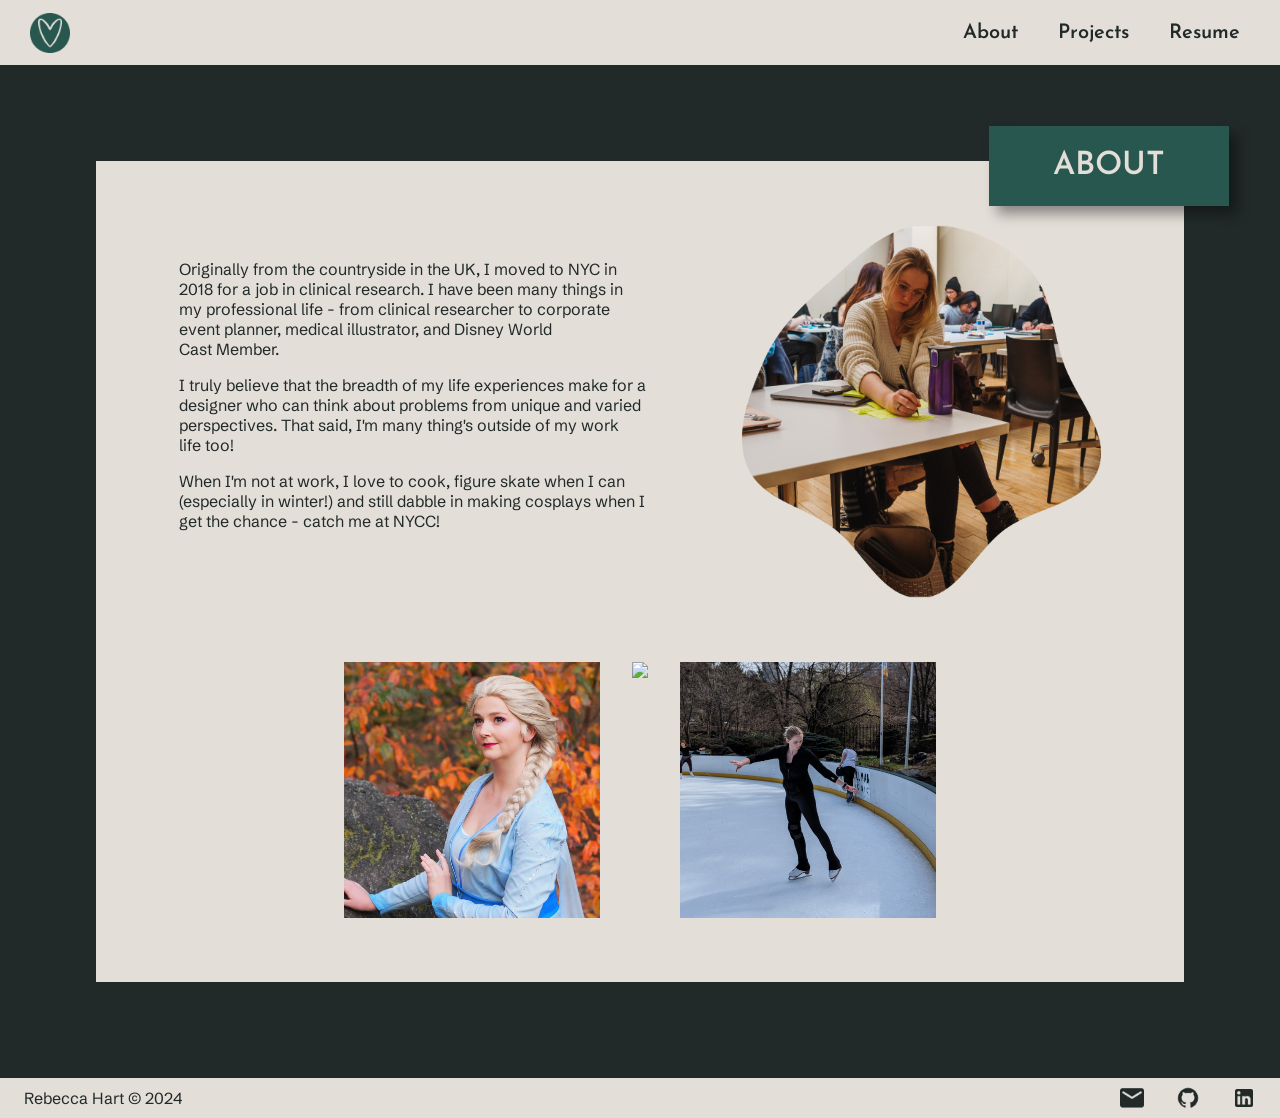
==== about.html @ c6e756aa "About page" ====
<html>
	<head>
		<title>Rebecca Hart | Product Designer</title>
		<meta charset="utf-8">
		<meta name="viewport" content="width=device-width, initial-scale=1">
		<link href="favicon.ico?" rel="icon" sizes="any" type="image/x-icon">
		<meta property="description" content="Placeholder text">
		<meta content="https://rebeccargh.github.io/assets/link-meta.png" property="og:image">
		<meta content="This is a placeholder image - will eventually be a preview of this site. Yes I know this is an incorrect use of an alt tag." property="og:image:alt">
		 <link href="assets/reset.css" rel="stylesheet">
		 <link href="assets/style.css" rel="stylesheet">
	</head>
	<body>
		<header>
			<a href="index.html"><img src="assets/logo.png"></a>
			<ul>
				<li><a href="about.html">About</a></li>
				<li><a href="#ProjectsHeader">Projects</a></li>
				<li><a href="resume.html">Resume</a></li>
			</ul>
		</header>
		<main>
			<section class="aboutLabel">
				<h1>ABOUT</h1>
			</section>
			<section class="aboutContent">
				<div class="aboutSpread">
					<img src="assets/about-school.png">
					<div>
						<p>Originally from the countryside in the UK, I moved to NYC in 2018 for a job in clinical research. I have been many things in my professional life - from clinical researcher to corporate event planner, medical illustrator, and Disney World Cast Member.</p>
						<p> I truly believe that the breadth of my life experiences make for a designer who can think about problems from unique and varied perspectives. That said, I'm many thing's outside of my work life too!</p>
						<p>When I'm not at work, I love to cook, figure skate when I can (especially in winter!) and still dabble in making cosplays when I get the chance - catch me at NYCC!</p>
						<p>
					</div>
				</div>
				<div class="aboutGallery">
					<img src="assets/about-cosplay.png">
					<img src="assets/about-cooking.png">
					<img src="assets/about-skating.png">
				</div>
			</section>
		</main>
		<footer>
			<p>Rebecca Hart © 2024</p>
			<div class="linkImages">
				<a href="mailto:rebeccahart.nyc@gmail.com"><img src="assets/green_mail.png"></a>
				<a href="https://github.com/rebeccargh"><img src="assets/green_github.png"></a>
				<a href="https://www.linkedin.com/in/rebeccahart-nyc"><img src="assets/green_linkedin.png"></a>
			</div>
		</footer>
	</body>
</html>
---- assets/style.css ----
@import url('https://fonts.googleapis.com/css2?family=Schibsted+Grotesk:ital,wght@0,400..900;1,400..900&display=swap');
@import url('https://fonts.googleapis.com/css2?family=Josefin+Sans:ital,wght@0,100..700;1,100..700&display=swap');
@font-face {
	font-family: 'Wildest Dreams';
	src: url('../portfolio/assets/WildestDreams.otf') format('otf');
	font-weight: normal;
    font-style: normal;
	font-weight: 1 1000;
}

:root {
	--font-size: 16px;
	--color: #212A29;
	--font-size: 1em;
	--subtext: 12pt;
	--color: #E3DED7;
	--highlight-color: #27574F;
	--gutter: 8px;
	--background-color: #212A29;
	--gutter: 0.5em;
}

em {
	font-weight: 600;
	font-size: calc(var(--font-size)*1.1);
}

html {
	scroll-behavior: smooth;
}

html, body {
	height: 100%;
	margin: 0;
	padding: 0;
}

body{
	color: var(--color);
	font-family: 'Schibsted Grotesk';
	background-color: var(--background-color);
	position: relative;
}

main {
	min-height: 88%;
}

h1 {
	font-family: 'Wildest Dreams', 'Josefin Sans';
	font-weight: 600;
	font-size: calc(var(--font-size)*2);
	padding-top: calc(var(--gutter)*1.5);
	padding-bottom: calc(var(--gutter)*1.5);
}

h2 {
	font-size: calc(var(--font-size)*1.5);
	padding-bottom: calc(var(--gutter)*1.5);
}

header {
	background-color: var(--color);
	color: var(--background-color);
	font-family: 'Wildest Dreams', 'Josefin Sans';
	font-weight: 600;
	font-size: calc(var(--font-size)*1.25);
	padding-top: calc(var(--gutter)*1.25);
	padding-bottom: calc(var(--gutter)*1.25);
	padding-left: calc(var(--gutter)*3);
	width: 100vw;
	display: flex;
	justify-content: space-between;
	align-items: center;
	position: relative;
}

header img {
	height: 40px;
}

ul {
	display: flex;
	flex-direction: row;
	justify-content: flex-end;
	column-gap: calc(var(--gutter)*4);
	text-align: right;
	padding-right: calc(var(--gutter)*4);
}

li:hover {
	color: var(--highlight-color);
	transition: 0.2s;
}

button {
	background: var(--highlight-color);
	padding-top: calc(var(--gutter)*1);
	padding-bottom: calc(var(--gutter)*1);
	padding-left: calc(var(--gutter)*2);
	padding-right: calc(var(--gutter)*2);
	border-radius: 10%;
}


#hero {
	width: 60vw;
	margin: auto;
	display: flex;
    justify-content: center;
    align-items: center;
    position: relative;
}

#heroName {
	width: 20vw;
	min-width: 300px;
	background-color: var(--highlight-color);
	text-align: center;
	padding-top: calc(var(--gutter)*6);
	padding-bottom: calc(var(--gutter)*6);
	position: absolute;
	top: 61%;
    left: 20%;
    transform: translate(-50%, -50%);
	box-shadow: 8px 8px 12px rgba(0, 0, 0, 0.4);
	z-index: 1;
}

#heroName p {
	padding-bottom: calc(var(--gutter)*2.5);
}

.linkImages {
	display: flex;
	justify-content: center;
	column-gap: calc(var(--gutter)*4);
}

#heroIntro {
	width: 50vw;
	background-color: var(--color);
	color: var(--background-color);
	padding-left: 25%;
	padding-top: calc(var(--gutter)*10);
	padding-bottom: calc(var(--gutter)*10);
	position: relative;
	top: 8vh;
	left: 10%;
	box-shadow: 8px 8px 12px rgba(0, 0, 0, 0.4);
	z-index: 0;
}

.hello {
	font-family: 'Wildest Dreams', 'Josefin Sans';
	font-weight: 600;
	font-size: calc(var(--font-size)*4);
	padding-bottom: calc(var(--gutter)/2);
}

.mission {
	font-size: calc(var(--font-size)*1.5);
	font-weight: 600;
	padding-bottom: calc(var(--gutter)*2);
}

#heroIntro p {
	width: 30vw;
	line-height: 1.5em;
}

.sectionHeader {
	font-family: 'Wildest Dreams', 'Josefin Sans';
	font-weight: 600;
	font-size: calc(var(--font-size)*2.5);
	margin-top: calc(var(--gutter)*3);
	padding-top: calc(var(--gutter)*2);
	clear: both;
}

#projects {
	position: relative;
	display: flex;
	flex-wrap: wrap;
	column-gap: calc(var(--gutter)*12);
	row-gap: calc(var(--gutter)*8);
	justify-content: center;
	height: fit-content;
	padding-bottom: calc(var(--gutter)*8);
}

.projectItem {
	transition: 0.5s;
	background-color: var(--background-color);
}

.projectItem:hover {
	transform: scale(1.1);
	transition: 0.5s;
}

.projectItem img {
	width: 30vw;
}

.linkImages img {
	width: 24px;
}

.tags {
	display: flex;
	column-gap: var(--gutter);
}

.projectTag {
	font-size: var(--subtext);
	border: solid 1px;
	border-radius: 12px;
	padding-left: calc(var(--gutter)*1.5);
	padding-right: calc(var(--gutter)*1.5);
	padding-top: calc(var(--gutter)/4);
	padding-bottom: calc(var(--gutter)/4);
}

.projectTitle {
	/* height: 64vh; */
	background-color: var(--highlight-color);
	/* margin-top: calc(var(--gutter)*4); */
	padding-left: calc(var(--gutter)/4);
	padding-right: calc(var(--gutter)/4);
	position: relative;
	display: flex;
	justify-content: space-around;
}

.heroImg {
	text-align: center;
	padding: 0;
	margin: 0;
	/* position: relative;
	top: 15%;
    left: 10%;
	z-index: 0; */
}

.heroImg img {
	max-height: 60vh;
	/* box-shadow: 8px 8px 12px rgba(0, 0, 0, 0.4); */
}

.projectInfo {
	width: max-content;
	background-color: var(--highlight-color);
	color: var(--color);
	align-self: center;
	/* position: relative;
	top: 12vh;
	right: -40%;
	box-shadow: 8px 8px 12px rgba(0, 0, 0, 0.4);
	z-index: 1; */
}

.caseStudy {
	margin-top: calc(var(--gutter)*5);
	padding-top: calc(var(--gutter)*2);
}

.aboutLabel {
	background-color: var(--highlight-color);
	color: var(--color);
	text-align: center;
	width: max-content;
	padding-left: calc(var(--gutter)*8);
	padding-right: calc(var(--gutter)*8);
	position: absolute;
	right: 4vw;
	top: 12vh;
	box-shadow: 8px 8px 12px rgba(0, 0, 0, 0.4);
}

.aboutContent {
	background-color: var(--color);
	color: var(--background-color);
	margin: calc(var(--gutter)*6);
	padding: calc(var(--gutter)*12);
	display: flex;
	flex-direction: column;
	align-items: center;
}

.aboutSpread {
	display: flex;
	flex-direction: column;
	column-gap: calc(var(--gutter)*12);
	align-items: center;
	margin-bottom: calc(var(--gutter)*8);
	max-width: 72vw;
}

.aboutSpread img {
	max-width: 56vw;
	margin-bottom: calc(var(--gutter)*4);
}
.aboutSpread p {
	padding-bottom: calc(var(--gutter)*2);
	max-width: 65ch;
}

.aboutGallery {
	display: flex;
	flex-direction: column;
	row-gap: calc(var(--gutter)*4);
}

.aboutGallery img{
	max-width: 56vw;
}

@media screen and (min-width: 800px) {
	.aboutLabel {
		right: 4vw;
		top: 14vh;
	}
	.aboutContent {
		background-color: var(--color);
		color: var(--background-color);
		margin: calc(var(--gutter)*12);
		padding: calc(var(--gutter)*8);
		display: flex;
		flex-direction: column;
		align-items: center;
	}
	.aboutSpread {
		flex-direction: row-reverse;
		column-gap: calc(var(--gutter)*12);
	}
	.aboutSpread img {
		max-width: 28vw;
		margin-bottom: 0;
	}
	.aboutGallery {
		flex-direction: row;
		justify-content: space-between;
		column-gap: calc(var(--gutter)*4);
	}
		.aboutGallery img{
			max-width: 20vw;
	}
}


footer {
	background-color: var(--color);
	color: var(--background-color);
	display: flex;
	justify-content: space-between;
	align-items: center;
	padding-left: calc(var(--gutter)*3);
	padding-right: calc(var(--gutter)*3);
	padding-top: var(--gutter);
	padding-bottom: var(--gutter);
	width: 100%;
	position: relative;
	bottom: 0;
}
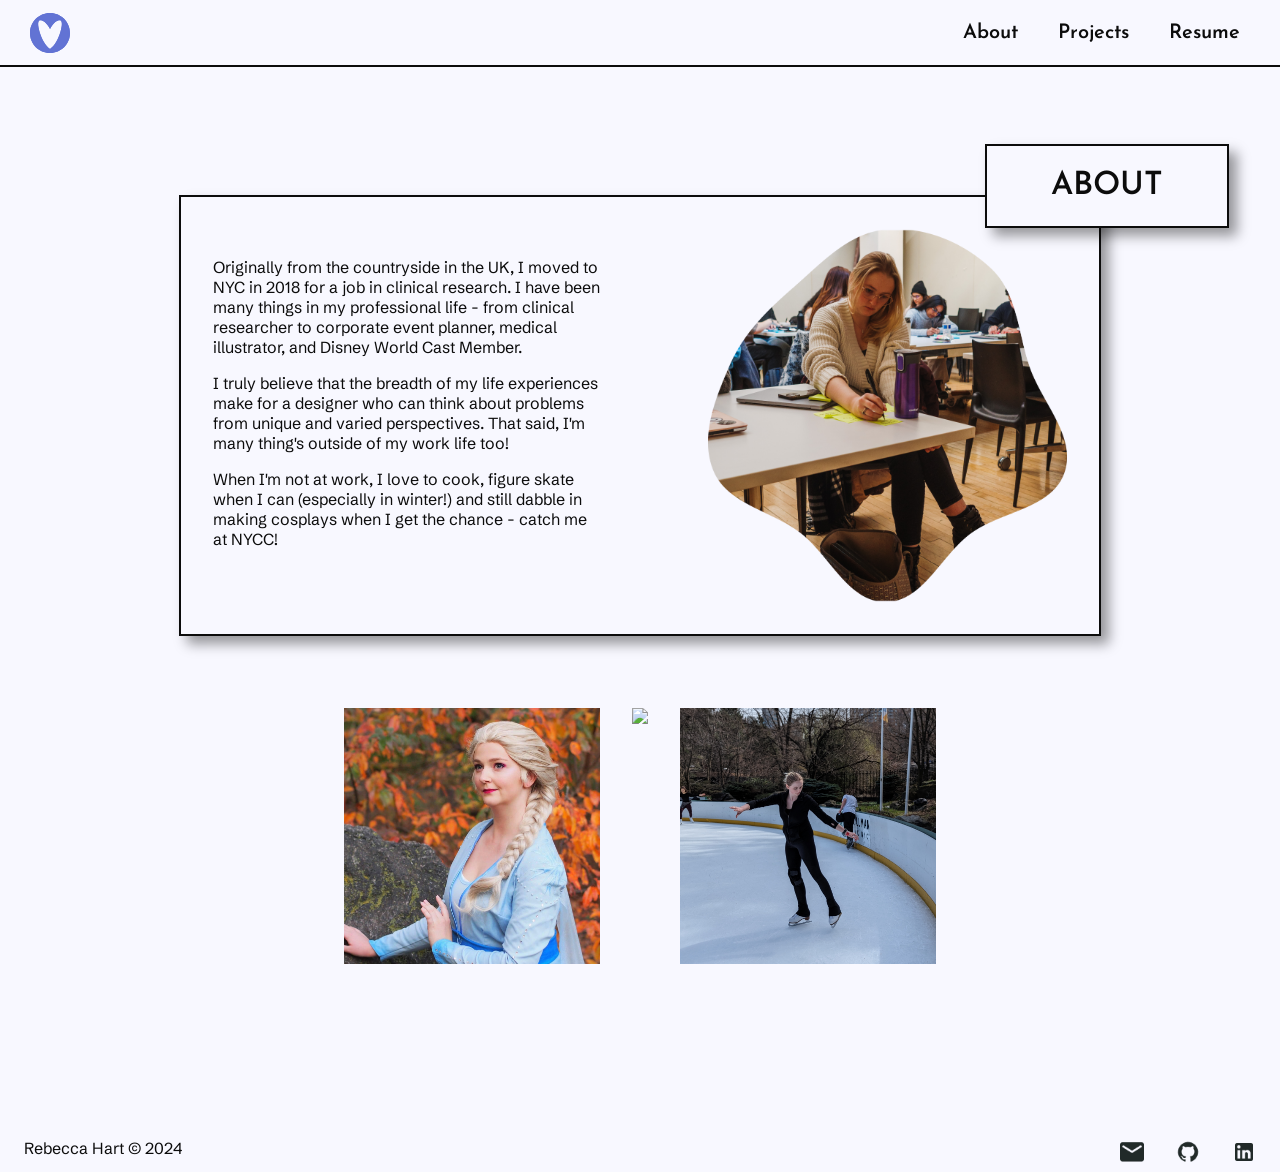
==== commit 77b5876c: "Huge commit, rebrand & asset upload Rebranded color scheme and uploaded new icons to match.  Added t" ====
--- a/about.html
+++ b/about.html
@@ -12,11 +12,13 @@
 	</head>
 	<body>
 		<header>
-			<a href="index.html"><img src="assets/logo.png"></a>
-			<ul>
+			<a href="index.html">
+				<img src="assets/purpleheart_vector.svg">
+			</a>
+			<ul id="menu">
 				<li><a href="about.html">About</a></li>
 				<li><a href="#ProjectsHeader">Projects</a></li>
-				<li><a href="resume.html">Resume</a></li>
+				<li><a href="assets/2024_Resume.pdf" target="_blank">Resume</a></li>
 			</ul>
 		</header>
 		<main>
--- a/assets/style.css
+++ b/assets/style.css
@@ -9,20 +9,27 @@
 }
 
 :root {
-	--font-size: 16px;
-	--color: #212A29;
+	/* --font-size: 16px; */
 	--font-size: 1em;
 	--subtext: 12pt;
-	--color: #E3DED7;
+	--gutter: 0.5em;
+	/* color palette */
+	--color: #f8f8ff;
+	--background-color: #0C0C0C;
+	/* --highlight-color: #27574F; */
+	--highlight-purple: #6273D4;
 	--highlight-color: #27574F;
-	--gutter: 8px;
-	--background-color: #212A29;
-	--gutter: 0.5em;
+	--beige: #E3DED7;
+	--dark-green: #212A29;
 }
 
 em {
 	font-weight: 600;
 	font-size: calc(var(--font-size)*1.1);
+}
+
+sub{
+	font-size: calc(var(--subtext)*0.75);
 }
 
 html {
@@ -35,10 +42,13 @@
 	padding: 0;
 }
 
-body{
-	color: var(--color);
+body {
+	/* color: var(--color);
+	background: var(--background-color); */
+	color: var(--background-color);
+	background-color: var(--color);
+
 	font-family: 'Schibsted Grotesk';
-	background-color: var(--background-color);
 	position: relative;
 }
 
@@ -59,9 +69,15 @@
 	padding-bottom: calc(var(--gutter)*1.5);
 }
 
+h3 {
+	font-size: calc(var(--font-size)*1.2);
+}
+
 header {
 	background-color: var(--color);
 	color: var(--background-color);
+	border-bottom: 2px solid;
+	border-color: var(--background-color);
 	font-family: 'Wildest Dreams', 'Josefin Sans';
 	font-weight: 600;
 	font-size: calc(var(--font-size)*1.25);
@@ -76,278 +92,78 @@
 }
 
 header img {
+	height: 48px;
+}
+
+@media screen and (max-width: 600px) {
+	header #menu{
+		font-size: calc(var(--font-size)*1.05);
+	}
+}
+
+header img {
 	height: 40px;
 }
 
-ul {
+#menu {
 	display: flex;
 	flex-direction: row;
 	justify-content: flex-end;
-	column-gap: calc(var(--gutter)*4);
+	column-gap: calc(var(--gutter)*2);
 	text-align: right;
 	padding-right: calc(var(--gutter)*4);
 }
 
+@media screen and (min-width: 600px) {
+	#menu {
+		column-gap: calc(var(--gutter)*4);
+	}
+}
+
 li:hover {
-	color: var(--highlight-color);
+	color: var(--highlight-purple);
 	transition: 0.2s;
 }
 
 button {
 	background: var(--highlight-color);
+	font-size: calc(var(--font-size)*1.4);
+	font-family: 'Wildest Dreams', 'Josefin Sans';
+	display: flex;
+	column-gap: calc(var(--gutter)*2);
+	align-items: center;
 	padding-top: calc(var(--gutter)*1);
 	padding-bottom: calc(var(--gutter)*1);
 	padding-left: calc(var(--gutter)*2);
 	padding-right: calc(var(--gutter)*2);
-	border-radius: 10%;
-}
-
-
-#hero {
-	width: 60vw;
-	margin: auto;
-	display: flex;
-    justify-content: center;
-    align-items: center;
-    position: relative;
-}
-
-#heroName {
-	width: 20vw;
-	min-width: 300px;
-	background-color: var(--highlight-color);
-	text-align: center;
-	padding-top: calc(var(--gutter)*6);
-	padding-bottom: calc(var(--gutter)*6);
-	position: absolute;
-	top: 61%;
-    left: 20%;
-    transform: translate(-50%, -50%);
-	box-shadow: 8px 8px 12px rgba(0, 0, 0, 0.4);
-	z-index: 1;
-}
-
-#heroName p {
-	padding-bottom: calc(var(--gutter)*2.5);
-}
-
-.linkImages {
-	display: flex;
-	justify-content: center;
-	column-gap: calc(var(--gutter)*4);
-}
-
-#heroIntro {
-	width: 50vw;
-	background-color: var(--color);
-	color: var(--background-color);
-	padding-left: 25%;
-	padding-top: calc(var(--gutter)*10);
-	padding-bottom: calc(var(--gutter)*10);
-	position: relative;
-	top: 8vh;
-	left: 10%;
-	box-shadow: 8px 8px 12px rgba(0, 0, 0, 0.4);
-	z-index: 0;
-}
-
-.hello {
-	font-family: 'Wildest Dreams', 'Josefin Sans';
-	font-weight: 600;
-	font-size: calc(var(--font-size)*4);
-	padding-bottom: calc(var(--gutter)/2);
-}
-
-.mission {
-	font-size: calc(var(--font-size)*1.5);
-	font-weight: 600;
-	padding-bottom: calc(var(--gutter)*2);
-}
-
-#heroIntro p {
-	width: 30vw;
-	line-height: 1.5em;
-}
-
-.sectionHeader {
-	font-family: 'Wildest Dreams', 'Josefin Sans';
-	font-weight: 600;
-	font-size: calc(var(--font-size)*2.5);
-	margin-top: calc(var(--gutter)*3);
-	padding-top: calc(var(--gutter)*2);
-	clear: both;
-}
-
-#projects {
-	position: relative;
-	display: flex;
-	flex-wrap: wrap;
-	column-gap: calc(var(--gutter)*12);
-	row-gap: calc(var(--gutter)*8);
-	justify-content: center;
-	height: fit-content;
-	padding-bottom: calc(var(--gutter)*8);
-}
-
-.projectItem {
-	transition: 0.5s;
-	background-color: var(--background-color);
-}
-
-.projectItem:hover {
-	transform: scale(1.1);
-	transition: 0.5s;
-}
-
-.projectItem img {
-	width: 30vw;
-}
-
-.linkImages img {
-	width: 24px;
-}
-
-.tags {
-	display: flex;
-	column-gap: var(--gutter);
-}
-
-.projectTag {
-	font-size: var(--subtext);
-	border: solid 1px;
-	border-radius: 12px;
-	padding-left: calc(var(--gutter)*1.5);
-	padding-right: calc(var(--gutter)*1.5);
-	padding-top: calc(var(--gutter)/4);
-	padding-bottom: calc(var(--gutter)/4);
-}
-
-.projectTitle {
-	/* height: 64vh; */
-	background-color: var(--highlight-color);
-	/* margin-top: calc(var(--gutter)*4); */
-	padding-left: calc(var(--gutter)/4);
-	padding-right: calc(var(--gutter)/4);
-	position: relative;
-	display: flex;
-	justify-content: space-around;
-}
-
-.heroImg {
-	text-align: center;
-	padding: 0;
-	margin: 0;
-	/* position: relative;
-	top: 15%;
-    left: 10%;
-	z-index: 0; */
-}
-
-.heroImg img {
-	max-height: 60vh;
-	/* box-shadow: 8px 8px 12px rgba(0, 0, 0, 0.4); */
-}
-
-.projectInfo {
-	width: max-content;
-	background-color: var(--highlight-color);
-	color: var(--color);
-	align-self: center;
-	/* position: relative;
-	top: 12vh;
-	right: -40%;
-	box-shadow: 8px 8px 12px rgba(0, 0, 0, 0.4);
-	z-index: 1; */
-}
-
-.caseStudy {
-	margin-top: calc(var(--gutter)*5);
-	padding-top: calc(var(--gutter)*2);
-}
-
-.aboutLabel {
-	background-color: var(--highlight-color);
-	color: var(--color);
-	text-align: center;
-	width: max-content;
-	padding-left: calc(var(--gutter)*8);
-	padding-right: calc(var(--gutter)*8);
-	position: absolute;
-	right: 4vw;
-	top: 12vh;
-	box-shadow: 8px 8px 12px rgba(0, 0, 0, 0.4);
-}
-
-.aboutContent {
-	background-color: var(--color);
-	color: var(--background-color);
-	margin: calc(var(--gutter)*6);
-	padding: calc(var(--gutter)*12);
-	display: flex;
-	flex-direction: column;
-	align-items: center;
-}
-
-.aboutSpread {
-	display: flex;
-	flex-direction: column;
-	column-gap: calc(var(--gutter)*12);
-	align-items: center;
-	margin-bottom: calc(var(--gutter)*8);
-	max-width: 72vw;
-}
-
-.aboutSpread img {
-	max-width: 56vw;
+	margin-top: calc(var(--gutter)*4);
 	margin-bottom: calc(var(--gutter)*4);
-}
-.aboutSpread p {
-	padding-bottom: calc(var(--gutter)*2);
-	max-width: 65ch;
-}
-
-.aboutGallery {
-	display: flex;
-	flex-direction: column;
-	row-gap: calc(var(--gutter)*4);
-}
-
-.aboutGallery img{
-	max-width: 56vw;
-}
-
-@media screen and (min-width: 800px) {
-	.aboutLabel {
-		right: 4vw;
-		top: 14vh;
-	}
-	.aboutContent {
-		background-color: var(--color);
-		color: var(--background-color);
-		margin: calc(var(--gutter)*12);
-		padding: calc(var(--gutter)*8);
-		display: flex;
-		flex-direction: column;
-		align-items: center;
-	}
-	.aboutSpread {
-		flex-direction: row-reverse;
-		column-gap: calc(var(--gutter)*12);
-	}
-	.aboutSpread img {
-		max-width: 28vw;
-		margin-bottom: 0;
-	}
-	.aboutGallery {
-		flex-direction: row;
-		justify-content: space-between;
-		column-gap: calc(var(--gutter)*4);
-	}
-		.aboutGallery img{
-			max-width: 20vw;
-	}
-}
-
+	border-radius: 0.5em;
+	box-shadow: 4px 4px 8px rgba(0, 0, 0, 0.4);
+	transition: 0.2s ease;
+}
+
+button:hover {
+	background: var(--color);
+	color: var(--background-color);
+	font-weight: 600;
+	transition: 0.2s ease;
+}
+
+.temp {
+	font-size: calc(var(--font-size)*1.2);
+}
+
+.temp a {
+	color: var(--highlight-purple);
+	text-decoration: underline;
+	transition: 0.2s ease;
+}
+.temp a:hover {
+	font-weight: 600;
+	color: #8e9ceb;
+	transition: 0.2s ease;
+}
 
 footer {
 	background-color: var(--color);
@@ -362,4 +178,380 @@
 	width: 100%;
 	position: relative;
 	bottom: 0;
+}
+
+/* ELEMENTS */
+
+.linkImages {
+	display: flex;
+	justify-content: center;
+	column-gap: calc(var(--gutter)*4);
+}
+
+.sectionHeader {
+	font-family: 'Wildest Dreams', 'Josefin Sans';
+	font-weight: 600;
+	font-size: calc(var(--font-size)*2.5);
+	margin-top: calc(var(--gutter)*4.5);
+	padding-top: calc(var(--gutter)*2);
+	padding-left:  calc(var(--gutter)*2);
+	clear: both;
+}
+
+@media screen and (max-width:900px) {
+	.sectionHeader {
+		margin-top: calc(var(--gutter)*6);
+	}
+}
+
+.linkImages img {
+	width: 24px;
+}
+
+.buttonNav {
+	display: flex;
+	margin: auto;
+}
+
+/* HOME PAGE */
+
+#hero {
+	/* width: 60vw; */
+	margin: auto;
+	display: flex;
+    justify-content: center;
+    align-items: center;
+    position: relative;
+}
+
+#heroName {
+	width: 70vw;
+	min-width: 300px;
+	/* background-color: var(--highlight-color); */
+	background-color: var(--color);
+	color: var(--background-color);
+	border: 2px solid;
+	border-color: var(--background-color);
+	
+	text-align: center;
+	padding-left: calc(var(--gutter)*6);
+	padding-right: calc(var(--gutter)*6);
+	padding-bottom: calc(var(--gutter)*4);
+	padding-top: calc(var(--gutter)*4);
+	position: absolute;
+	top: 4%;
+	margin: auto;
+	box-shadow: 8px 8px 12px rgba(0, 0, 0, 0.4);
+	z-index: 1;
+}
+
+@media screen and (max-width:900px) {
+		.mobileLayout > h2::before {
+		content: " | ";
+	}
+	.mobileLayout {
+		display: flex;
+		align-content: center;
+	}
+	#heroName img {
+		margin-bottom: calc(var(--gutter)*4);
+	}
+}
+
+#heroName p {
+	padding-bottom: calc(var(--gutter)*2.5);
+}
+
+#heroIntro {
+	width: 80vw;
+	/* background-color: var(--color);
+	color: var(--background-color); */
+	border: 2px solid;
+	border-color: var(--background-color);
+	color: var(--background-color);
+	padding-left: calc(var(--gutter)*8);
+	padding-right: calc(var(--gutter)*8);
+	padding-top: calc(var(--gutter)*56);
+	padding-bottom: calc(var(--gutter)*10);
+	position: relative;
+	top: 20vh;
+	box-shadow: 8px 8px 12px rgba(0, 0, 0, 0.4);
+	z-index: 0;
+}
+
+.hello {
+	font-family: 'Wildest Dreams', 'Josefin Sans';
+	font-weight: 600;
+	font-size: calc(var(--font-size)*3);
+	padding-bottom: calc(var(--gutter)/2);
+}
+
+.mission {
+	font-size: calc(var(--font-size)*1.2);
+	font-weight: 600;
+	padding-bottom: calc(var(--gutter)*2);
+}
+
+#heroIntro p {
+	width: 30vw;
+	line-height: 1.5em;
+}
+
+@media screen and (max-width:900px) {
+	#heroIntro p {
+		width: 60vw;
+	}
+}
+
+#projects {
+	position: relative;
+	display: flex;
+	flex-wrap: wrap;
+	column-gap: calc(var(--gutter)*12);
+	row-gap: calc(var(--gutter)*8);
+	justify-content: center;
+	height: fit-content;
+	padding-bottom: calc(var(--gutter)*8);
+}
+
+#projects, #ProjectsHeader {
+	background-color: var(--background-color);
+	color: var(--color);
+}
+
+.projectItem {
+	transition: 0.4s;
+	background-color: var(--background-color);
+}
+
+.projectItem:hover {
+	transform: scale(1.1);
+	transition: 0.4s;
+}
+
+.projectItem img {
+	width: 42vw;
+}
+
+.projectItem img, div, h3 {
+	padding-top: calc(var(--gutter)*1);
+}
+
+.tags {
+	display: flex;
+	column-gap: var(--gutter);
+}
+
+.projectTag {
+	font-size: var(--subtext);
+	border: solid 1px;
+	border-radius: 12px;
+	padding-left: calc(var(--gutter)*1.5);
+	padding-right: calc(var(--gutter)*1.5);
+	padding-top: calc(var(--gutter)/4);
+	padding-bottom: calc(var(--gutter)/4);
+}
+
+@media screen and (min-width: 900px) {
+	#hero {
+		width: 60vw;
+	}	
+	#heroName {
+		width: 20vw;
+		min-width: 300px;
+		text-align: center;
+		padding-top: calc(var(--gutter)*6);
+		padding-bottom: calc(var(--gutter)*6);
+		position: absolute;
+		top: 61%;
+		left: 20%;
+		transform: translate(-50%, -50%);
+		z-index: 1;
+	}
+	#heroIntro {
+		width: 60vw;
+		padding-left: 42%;
+		padding-top: calc(var(--gutter)*10);
+		padding-bottom: calc(var(--gutter)*10);
+		position: relative;
+		top: 10vh;
+		left: 10%;
+		z-index: 0;
+	}
+	.hello {
+		font-family: 'Wildest Dreams', 'Josefin Sans';
+		font-weight: 600;
+		font-size: calc(var(--font-size)*4);
+		padding-bottom: calc(var(--gutter)/2);
+	}
+	.mission {
+		font-size: calc(var(--font-size)*1.5);
+		font-weight: 600;
+		padding-bottom: calc(var(--gutter)*2);
+	}
+}
+
+@media screen and (min-width: 1200px) {
+	#heroIntro {
+		width: 50vw;
+		padding-left: 25%;
+		top: 8vh;
+		left: 10%;
+	}
+}
+
+/* ABOUT PAGE */
+
+.aboutLabel {
+	background-color: var(--color);
+	color: var(--background-color);
+	border: 2px solid;
+	border-color: var(--background-color);
+	text-align: center;
+	width: max-content;
+	padding-left: calc(var(--gutter)*8);
+	padding-right: calc(var(--gutter)*8);
+	position: absolute;
+	right: 4vw;
+	top: 12vh;
+	box-shadow: 8px 8px 12px rgba(0, 0, 0, 0.4);
+}
+
+.aboutContent {
+	background-color: var(--color);
+	color: var(--background-color);
+	margin: calc(var(--gutter)*6);
+	padding: calc(var(--gutter)*6);
+	padding-top: calc(var(--gutter)*8);
+	display: flex;
+	flex-direction: column;
+	align-items: center;
+}
+
+.aboutSpread {
+	display: flex;
+	flex-direction: column;
+	column-gap: calc(var(--gutter)*12);
+	align-items: center;
+	margin-bottom: calc(var(--gutter)*8);
+	padding: calc(var(--gutter)*4);
+	max-width: 72vw;
+	border: 2px solid;
+	border-color: var(--background-color);
+	box-shadow: 8px 8px 12px rgba(0, 0, 0, 0.4);
+}
+
+.aboutSpread img {
+	max-width: 56vw;
+	margin-bottom: calc(var(--gutter)*4);
+}
+.aboutSpread p {
+	padding-bottom: calc(var(--gutter)*2);
+	max-width: 65ch;
+}
+
+.aboutGallery {
+	display: flex;
+	flex-direction: column;
+	row-gap: calc(var(--gutter)*4);
+}
+
+.aboutGallery img{
+	max-width: 56vw;
+}
+
+@media screen and (min-width: 800px) {
+	.aboutLabel {
+		right: 4vw;
+		top: 16vh;
+	}
+	.aboutContent {
+		background-color: var(--color);
+		color: var(--background-color);
+		margin: calc(var(--gutter)*12);
+		margin-top: calc(var(--gutter)*8);
+		padding: calc(var(--gutter)*8);
+		display: flex;
+		flex-direction: column;
+		align-items: center;
+	}
+	.aboutSpread {
+		flex-direction: row-reverse;
+		column-gap: calc(var(--gutter)*12);
+	}
+	.aboutSpread img {
+		max-width: 28vw;
+		margin-bottom: 0;
+	}
+	.aboutGallery {
+		flex-direction: row;
+		justify-content: space-between;
+		column-gap: calc(var(--gutter)*4);
+	}
+		.aboutGallery img{
+			max-width: 20vw;
+	}
+}
+
+/* PROJECTS PAGES */
+
+.projectTitle {
+	box-shadow: inset 0 0 0 2px var(--color);
+	border: 2px solid;
+	border-color: var(--background-color);
+	position: relative;
+	display: flex;
+	/* justify-content: flex-start; */
+	padding-left: calc(var(--gutter)*4);
+	padding-right: calc(var(--gutter)*4);
+	margin-left: calc(var(--gutter)*12);
+	margin-right: calc(var(--gutter)*12);
+}
+
+.heroImg {
+	padding: 0;
+	margin: 0;
+	/* position: relative;
+	top: 15%;
+    left: 10%;
+	z-index: 0; */
+}
+
+.heroImg img {
+	max-height: 60vh;
+	/* box-shadow: 8px 8px 12px rgba(0, 0, 0, 0.4); */
+}
+
+.projectInfo {
+	width: 50%;
+	color: var(--background-color);
+	align-self: center;
+	padding-left: calc(var(--gutter)*6);
+	/* position: relative;
+	top: 12vh;
+	right: -40%;
+	box-shadow: 8px 8px 12px rgba(0, 0, 0, 0.4);
+	z-index: 1; */
+}
+
+.caseStudyIntro {
+	margin-top: calc(var(--gutter)*4);
+	margin-left: calc(var(--gutter)*16);
+	margin-right: calc(var(--gutter)*16);
+	padding-top: calc(var(--gutter)*2);
+	display: flex;
+	align-items: center;
+}
+ 
+.caseStudyIntro > p {
+	max-width: 70ch;
+	line-height: 1.4;
+}
+
+.caseStudyIntro > * {
+	margin-bottom: calc(var(--gutter)*4);
+}
+
+.infoIntro {
+	padding-top: calc(var(--gutter)*4);
 }
